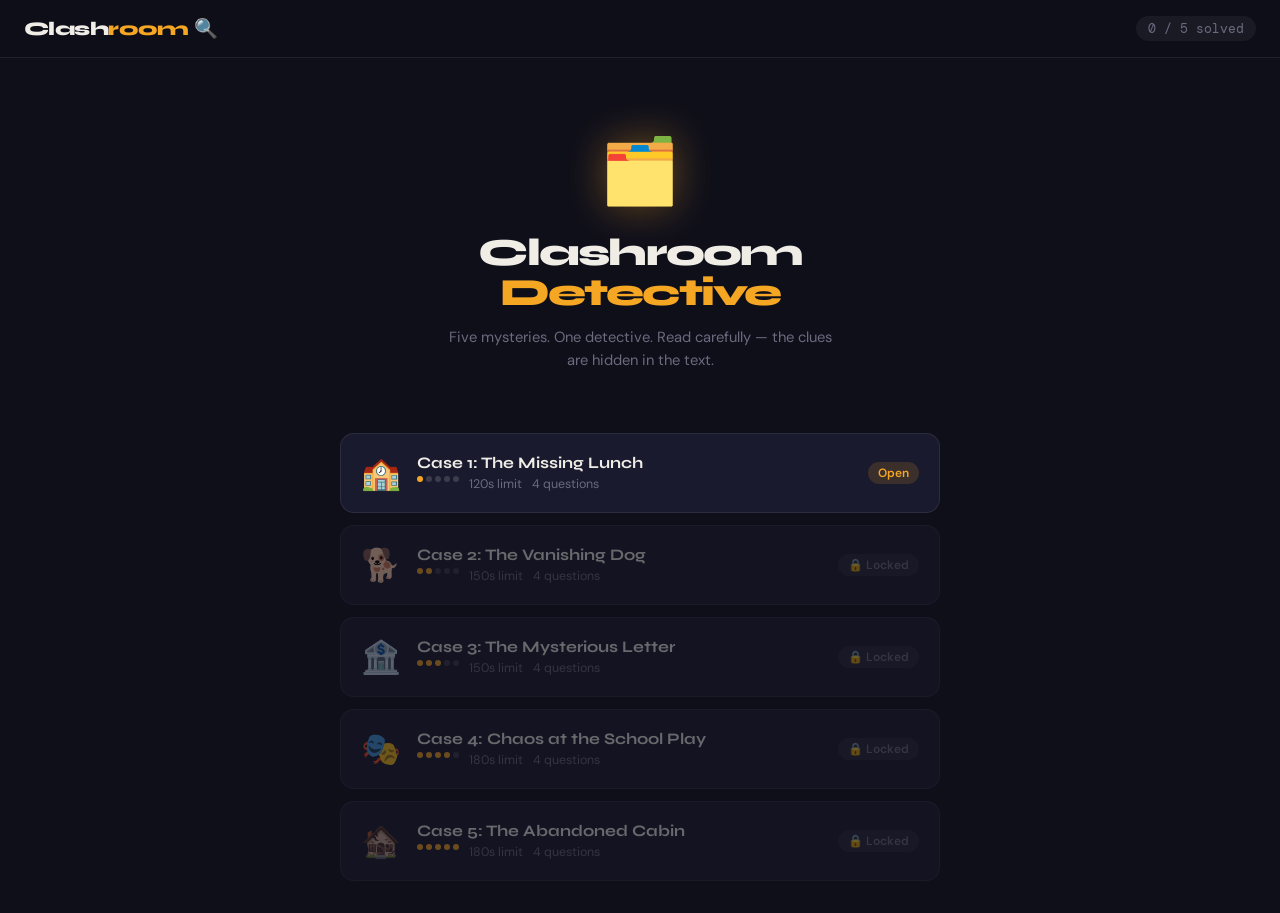
==== detective.html @ 01f5760c "Add files via upload" ====
<!DOCTYPE html>
<html lang="en">
<head>
<meta charset="UTF-8">
<meta name="viewport" content="width=device-width, initial-scale=1.0">
<title>Clashroom Detective</title>
<style>
  @import url('https://fonts.googleapis.com/css2?family=Syne:wght@700;800&family=DM+Mono:wght@400;500&family=DM+Sans:wght@400;500;600&display=swap');

  :root {
    --ink: #0f0f1a;
    --paper: #f0ede6;
    --amber: #f5a623;
    --red: #e63946;
    --green: #2a9d5c;
    --blue: #2176ae;
    --dim: #2a2a3d;
    --muted: #6b6b80;
    --card: #1a1a2e;
    --border: rgba(255,255,255,0.08);
  }

  * { box-sizing: border-box; margin: 0; padding: 0; }

  body {
    font-family: 'DM Sans', sans-serif;
    background: var(--ink);
    color: var(--paper);
    min-height: 100vh;
    display: flex;
    flex-direction: column;
    align-items: center;
  }

  header {
    width: 100%;
    padding: 16px 24px;
    display: flex;
    justify-content: space-between;
    align-items: center;
    border-bottom: 1px solid var(--border);
    position: sticky;
    top: 0;
    background: rgba(15,15,26,0.95);
    backdrop-filter: blur(8px);
    z-index: 100;
  }

  .logo {
    font-family: 'Syne', sans-serif;
    font-weight: 800;
    font-size: 1.2rem;
    letter-spacing: -0.03em;
  }
  .logo span { color: var(--amber); }

  .case-counter {
    font-family: 'DM Mono', monospace;
    font-size: 0.8rem;
    color: var(--muted);
    background: rgba(255,255,255,0.05);
    padding: 4px 12px;
    border-radius: 20px;
  }

  .screen { display: none; width: 100%; max-width: 640px; padding: 32px 20px; }
  .screen.active { display: block; }

  /* INTRO */
  .intro-hero {
    text-align: center;
    padding: 40px 0 32px;
  }

  .case-file-icon {
    font-size: 4rem;
    display: block;
    margin-bottom: 20px;
    filter: drop-shadow(0 0 20px rgba(245,166,35,0.4));
  }

  h1 {
    font-family: 'Syne', sans-serif;
    font-weight: 800;
    font-size: 2.4rem;
    letter-spacing: -0.05em;
    line-height: 1.05;
    margin-bottom: 12px;
  }
  h1 em { color: var(--amber); font-style: normal; }

  .sub {
    color: var(--muted);
    font-size: 0.92rem;
    line-height: 1.6;
    max-width: 400px;
    margin: 0 auto;
  }

  .case-grid {
    display: grid;
    grid-template-columns: 1fr;
    gap: 12px;
    margin-top: 28px;
  }

  .case-card {
    background: var(--card);
    border: 1px solid var(--border);
    border-radius: 14px;
    padding: 18px 20px;
    display: flex;
    align-items: center;
    gap: 16px;
    cursor: pointer;
    transition: all 0.2s;
    text-align: left;
  }
  .case-card:hover { border-color: var(--amber); transform: translateY(-2px); }
  .case-card.locked { opacity: 0.4; cursor: not-allowed; }
  .case-card.locked:hover { transform: none; border-color: var(--border); }
  .case-card.solved { border-color: var(--green); }

  .case-emoji { font-size: 2rem; flex-shrink: 0; }

  .case-info { flex: 1; }
  .case-title {
    font-family: 'Syne', sans-serif;
    font-weight: 700;
    font-size: 1rem;
    margin-bottom: 4px;
  }
  .case-meta {
    font-size: 0.78rem;
    color: var(--muted);
    display: flex;
    gap: 10px;
  }

  .case-status {
    font-size: 0.75rem;
    padding: 3px 10px;
    border-radius: 12px;
    font-weight: 600;
    white-space: nowrap;
  }
  .status-open { background: rgba(245,166,35,0.15); color: var(--amber); }
  .status-solved { background: rgba(42,157,92,0.15); color: var(--green); }
  .status-locked { background: rgba(255,255,255,0.05); color: var(--muted); }

  .difficulty-dots {
    display: flex;
    gap: 3px;
  }
  .dot-d {
    width: 6px; height: 6px;
    border-radius: 50%;
    background: var(--amber);
  }
  .dot-d.empty { background: rgba(255,255,255,0.15); }

  /* GAME SCREEN */
  .case-header {
    display: flex;
    align-items: center;
    gap: 12px;
    margin-bottom: 24px;
  }

  .back-btn {
    background: rgba(255,255,255,0.06);
    border: 1px solid var(--border);
    color: var(--paper);
    padding: 8px 14px;
    border-radius: 10px;
    cursor: pointer;
    font-size: 0.85rem;
    transition: all 0.15s;
  }
  .back-btn:hover { background: rgba(255,255,255,0.1); }

  .case-title-big {
    font-family: 'Syne', sans-serif;
    font-weight: 800;
    font-size: 1.3rem;
    flex: 1;
  }

  .timer-bar-wrap {
    width: 100%;
    height: 4px;
    background: rgba(255,255,255,0.08);
    border-radius: 2px;
    margin-bottom: 24px;
    overflow: hidden;
  }
  .timer-bar {
    height: 100%;
    background: var(--amber);
    border-radius: 2px;
    transition: width 1s linear, background 0.3s;
  }

  /* CASE FILE */
  .case-file {
    background: #1c1a14;
    border: 1px solid rgba(245,166,35,0.2);
    border-radius: 14px;
    padding: 24px;
    margin-bottom: 24px;
    position: relative;
  }

  .file-stamp {
    position: absolute;
    top: 16px;
    right: 16px;
    font-family: 'DM Mono', monospace;
    font-size: 0.65rem;
    color: var(--amber);
    opacity: 0.6;
    text-transform: uppercase;
    letter-spacing: 0.1em;
  }

  .file-label {
    font-family: 'DM Mono', monospace;
    font-size: 0.7rem;
    color: var(--amber);
    text-transform: uppercase;
    letter-spacing: 0.12em;
    margin-bottom: 12px;
    opacity: 0.8;
  }

  .case-text {
    font-size: 0.97rem;
    line-height: 1.75;
    color: #d4cfc5;
  }

  .case-text .clue {
    background: rgba(245,166,35,0.15);
    border-bottom: 2px solid var(--amber);
    cursor: pointer;
    padding: 1px 3px;
    border-radius: 3px 3px 0 0;
    transition: background 0.15s;
  }
  .case-text .clue:hover { background: rgba(245,166,35,0.3); }
  .case-text .clue.found { background: rgba(245,166,35,0.35); }

  .clue-hint {
    font-size: 0.78rem;
    color: var(--amber);
    margin-top: 12px;
    opacity: 0.7;
    font-style: italic;
  }

  /* CLUE BOARD */
  .clue-board {
    background: rgba(255,255,255,0.03);
    border: 1px solid var(--border);
    border-radius: 12px;
    padding: 16px;
    margin-bottom: 24px;
  }

  .clue-board-title {
    font-family: 'DM Mono', monospace;
    font-size: 0.7rem;
    text-transform: uppercase;
    letter-spacing: 0.12em;
    color: var(--muted);
    margin-bottom: 12px;
  }

  .clue-tags {
    display: flex;
    flex-wrap: wrap;
    gap: 8px;
    min-height: 32px;
  }

  .clue-tag {
    background: rgba(245,166,35,0.15);
    border: 1px solid rgba(245,166,35,0.3);
    color: var(--amber);
    padding: 4px 12px;
    border-radius: 20px;
    font-size: 0.8rem;
    font-weight: 500;
    animation: popIn 0.3s ease;
  }

  .clue-empty {
    color: var(--muted);
    font-size: 0.82rem;
    font-style: italic;
  }

  /* QUESTIONS */
  .questions-section { margin-bottom: 24px; }

  .q-label {
    font-family: 'DM Mono', monospace;
    font-size: 0.7rem;
    text-transform: uppercase;
    letter-spacing: 0.12em;
    color: var(--muted);
    margin-bottom: 16px;
  }

  .question-block {
    background: var(--card);
    border: 1px solid var(--border);
    border-radius: 12px;
    padding: 18px;
    margin-bottom: 12px;
    transition: border-color 0.2s;
  }
  .question-block.answered-correct { border-color: var(--green); }
  .question-block.answered-wrong { border-color: var(--red); }

  .q-text {
    font-size: 0.95rem;
    font-weight: 600;
    margin-bottom: 12px;
    line-height: 1.4;
  }

  .options {
    display: flex;
    flex-direction: column;
    gap: 8px;
  }

  .option {
    padding: 10px 14px;
    border-radius: 10px;
    border: 1px solid rgba(255,255,255,0.1);
    background: rgba(255,255,255,0.04);
    cursor: pointer;
    font-size: 0.88rem;
    transition: all 0.15s;
    text-align: left;
  }
  .option:hover:not(:disabled) { border-color: var(--amber); background: rgba(245,166,35,0.08); }
  .option.correct { background: rgba(42,157,92,0.15); border-color: var(--green); color: #5de097; }
  .option.wrong { background: rgba(230,57,70,0.15); border-color: var(--red); color: #ff8a93; }
  .option:disabled { cursor: default; }

  .q-feedback {
    font-size: 0.82rem;
    margin-top: 10px;
    padding: 8px 12px;
    border-radius: 8px;
    display: none;
  }
  .q-feedback.show { display: block; }
  .q-feedback.correct { background: rgba(42,157,92,0.1); color: #5de097; }
  .q-feedback.wrong { background: rgba(230,57,70,0.1); color: #ff8a93; }

  /* SOLVE BTN */
  .solve-btn {
    width: 100%;
    padding: 16px;
    border-radius: 14px;
    border: none;
    background: var(--amber);
    color: #0f0f1a;
    font-family: 'Syne', sans-serif;
    font-weight: 800;
    font-size: 1.05rem;
    cursor: pointer;
    transition: all 0.2s;
    margin-bottom: 12px;
  }
  .solve-btn:hover { opacity: 0.9; transform: translateY(-1px); }
  .solve-btn:disabled { opacity: 0.4; cursor: not-allowed; transform: none; }

  /* RESULT */
  .result-card {
    background: var(--card);
    border: 1px solid var(--border);
    border-radius: 20px;
    padding: 32px 24px;
    text-align: center;
    margin-bottom: 20px;
  }

  .result-emoji { font-size: 3.5rem; display: block; margin-bottom: 16px; }

  .result-title {
    font-family: 'Syne', sans-serif;
    font-weight: 800;
    font-size: 1.8rem;
    letter-spacing: -0.04em;
    margin-bottom: 8px;
  }

  .result-score {
    font-family: 'DM Mono', monospace;
    font-size: 2.5rem;
    font-weight: 500;
    color: var(--amber);
    margin: 16px 0;
  }

  .result-breakdown {
    display: flex;
    justify-content: center;
    gap: 24px;
    margin: 16px 0;
  }

  .breakdown-item { text-align: center; }
  .breakdown-num {
    font-family: 'Syne', sans-serif;
    font-size: 1.5rem;
    font-weight: 800;
    color: var(--paper);
  }
  .breakdown-label { font-size: 0.75rem; color: var(--muted); margin-top: 2px; }

  .rank-badge {
    display: inline-block;
    padding: 6px 18px;
    border-radius: 20px;
    font-weight: 700;
    font-size: 0.85rem;
    margin-top: 8px;
  }
  .rank-rookie { background: rgba(107,107,128,0.2); color: var(--muted); }
  .rank-detective { background: rgba(33,118,174,0.2); color: #5ab3f0; }
  .rank-senior { background: rgba(245,166,35,0.2); color: var(--amber); }
  .rank-super { background: rgba(42,157,92,0.2); color: #5de097; }

  .btn-row { display: flex; gap: 10px; }

  .btn {
    flex: 1;
    padding: 14px;
    border-radius: 12px;
    border: none;
    font-family: 'Syne', sans-serif;
    font-weight: 700;
    font-size: 0.95rem;
    cursor: pointer;
    transition: all 0.15s;
  }
  .btn:hover { opacity: 0.88; transform: translateY(-1px); }
  .btn-primary { background: var(--amber); color: #0f0f1a; }
  .btn-secondary { background: rgba(255,255,255,0.08); color: var(--paper); border: 1px solid var(--border); }

  /* FINAL SCREEN */
  .final-screen { text-align: center; padding: 40px 20px; }
  .trophy { font-size: 5rem; display: block; margin-bottom: 20px; filter: drop-shadow(0 0 30px rgba(245,166,35,0.5)); }

  .stats-grid {
    display: grid;
    grid-template-columns: 1fr 1fr;
    gap: 12px;
    margin: 24px 0;
  }

  .stat-box {
    background: var(--card);
    border: 1px solid var(--border);
    border-radius: 12px;
    padding: 16px;
    text-align: center;
  }
  .stat-num {
    font-family: 'Syne', sans-serif;
    font-size: 1.8rem;
    font-weight: 800;
    color: var(--amber);
  }
  .stat-label { font-size: 0.75rem; color: var(--muted); margin-top: 4px; }

  @keyframes popIn {
    from { transform: scale(0.8); opacity: 0; }
    to { transform: scale(1); opacity: 1; }
  }

  @keyframes fadeUp {
    from { transform: translateY(16px); opacity: 0; }
    to { transform: translateY(0); opacity: 1; }
  }

  .fade-up { animation: fadeUp 0.4s ease forwards; }
</style>
</head>
<body>

<header>
  <div class="logo">Clash<span>room</span> 🔍</div>
  <div class="case-counter" id="header-progress">0 / 5 solved</div>
</header>

<!-- INTRO SCREEN -->
<div class="screen active" id="screen-intro">
  <div class="intro-hero">
    <span class="case-file-icon">🗂️</span>
    <h1>Clashroom<br><em>Detective</em></h1>
    <p class="sub">Five mysteries. One detective. Read carefully — the clues are hidden in the text.</p>
  </div>
  <div class="case-grid" id="case-grid"></div>
</div>

<!-- GAME SCREEN -->
<div class="screen" id="screen-game">
  <div class="case-header">
    <button class="back-btn" onclick="goBack()">← Cases</button>
    <div class="case-title-big" id="game-title"></div>
  </div>

  <div class="timer-bar-wrap">
    <div class="timer-bar" id="timer-bar"></div>
  </div>

  <div class="case-file">
    <div class="file-stamp">CASE FILE</div>
    <div class="file-label">📄 Read the report</div>
    <div class="case-text" id="case-text"></div>
    <div class="clue-hint">💡 Tap the highlighted words to collect clues</div>
  </div>

  <div class="clue-board">
    <div class="clue-board-title">🔍 Your clues</div>
    <div class="clue-tags" id="clue-tags">
      <span class="clue-empty">No clues collected yet...</span>
    </div>
  </div>

  <div class="questions-section">
    <div class="q-label">❓ Answer the questions</div>
    <div id="questions-container"></div>
  </div>

  <button class="solve-btn" id="solve-btn" onclick="solveCase()" disabled>
    🔒 Answer all questions to solve the case
  </button>
</div>

<!-- RESULT SCREEN -->
<div class="screen" id="screen-result">
  <div class="result-card fade-up">
    <span class="result-emoji" id="result-emoji">🎉</span>
    <div class="result-title" id="result-title">Case Solved!</div>
    <div class="result-score" id="result-score">850 pts</div>
    <div class="result-breakdown">
      <div class="breakdown-item">
        <div class="breakdown-num" id="res-correct">0</div>
        <div class="breakdown-label">Correct</div>
      </div>
      <div class="breakdown-item">
        <div class="breakdown-num" id="res-clues">0</div>
        <div class="breakdown-label">Clues found</div>
      </div>
      <div class="breakdown-item">
        <div class="breakdown-num" id="res-time">0s</div>
        <div class="breakdown-label">Time left</div>
      </div>
    </div>
    <div class="rank-badge" id="rank-badge">Detective</div>
  </div>
  <div class="btn-row">
    <button class="btn btn-secondary" onclick="goBack()">← All Cases</button>
    <button class="btn btn-primary" id="next-case-btn" onclick="nextCase()">Next Case →</button>
  </div>
</div>

<!-- FINAL SCREEN -->
<div class="screen" id="screen-final">
  <div class="final-screen">
    <span class="trophy">🏆</span>
    <h1>All Cases<br><em>Solved!</em></h1>
    <p class="sub">You've cracked every mystery in the file. Outstanding detective work.</p>
    <div class="stats-grid">
      <div class="stat-box">
        <div class="stat-num" id="final-score">0</div>
        <div class="stat-label">Total Points</div>
      </div>
      <div class="stat-box">
        <div class="stat-num" id="final-accuracy">0%</div>
        <div class="stat-label">Accuracy</div>
      </div>
      <div class="stat-box">
        <div class="stat-num" id="final-clues">0</div>
        <div class="stat-label">Clues Found</div>
      </div>
      <div class="stat-box">
        <div class="stat-num" id="final-rank">—</div>
        <div class="stat-label">Final Rank</div>
      </div>
    </div>
    <button class="btn btn-primary" style="width:100%" onclick="resetAll()">🔄 Play Again</button>
  </div>
</div>

<script>
const CASES = [
  {
    id: 0,
    emoji: '🏫',
    title: 'The Missing Lunch',
    difficulty: 1,
    timeLimit: 120,
    text: `It was Monday morning at Riverside Middle School. Emma arrived at school with her favourite lunch: a cheese sandwich, an apple, and a chocolate cookie. She put her lunch box in her locker — locker number 14 — and went to class.

At lunchtime, Emma opened her locker. The lunch box was gone. She asked her friends if they had seen anything unusual. Her friend Jake said he had seen <span class="clue" data-clue="Tyler near locker 14">Tyler standing near locker 14</span> during the break. Another friend, Sofia, mentioned that <span class="clue" data-clue="Tyler has a key">Tyler had borrowed a spare key from the office last week</span> and never returned it.

The school had a <span class="clue" data-clue="camera in hallway">security camera</span> in the hallway. When the principal checked the footage, it showed someone in a <span class="clue" data-clue="red hoodie on camera">red hoodie</span> opening locker 14 at 10:15 AM. Tyler was wearing a red hoodie that day.`,
    clues: ['Tyler near locker 14', 'Tyler has a key', 'camera in hallway', 'red hoodie on camera'],
    questions: [
      {
        text: 'Where did Emma put her lunch box?',
        options: ['In her bag', 'In locker number 14', 'On her desk', 'In the cafeteria'],
        correct: 1,
        explanation: 'The text says Emma put her lunch box "in her locker — locker number 14".'
      },
      {
        text: 'What did Sofia say about Tyler?',
        options: ['He stole the lunch', 'He had a spare key he never returned', 'He was in class all morning', 'He borrowed Emma\'s lunch'],
        correct: 1,
        explanation: 'Sofia said Tyler had borrowed a spare key from the office and never returned it.'
      },
      {
        text: 'What time did the camera show someone opening the locker?',
        options: ['9:00 AM', '11:30 AM', '10:15 AM', '12:00 PM'],
        correct: 2,
        explanation: 'The footage showed someone opening locker 14 at 10:15 AM.'
      },
      {
        text: 'What is the strongest piece of evidence against Tyler?',
        options: ['He was Emma\'s friend', 'He had a key AND was seen near the locker AND wore a red hoodie', 'He was hungry that day', 'He arrived late to school'],
        correct: 1,
        explanation: 'Multiple clues point to Tyler: the key, being seen near the locker, and the red hoodie matching the camera footage.'
      }
    ]
  },
  {
    id: 1,
    emoji: '🐕',
    title: 'The Vanishing Dog',
    difficulty: 2,
    timeLimit: 150,
    text: `On Thursday evening, Mrs. Henderson's golden retriever, Biscuit, disappeared from her garden in Maple Street. The garden had a <span class="clue" data-clue="gate locked">locked gate</span>, and the fence was too high for Biscuit to jump over alone.

The neighbours reported hearing <span class="clue" data-clue="van outside">a white van parked outside</span> Mrs. Henderson's house between 6 and 7 PM. A boy named Oliver said he saw <span class="clue" data-clue="man with rope">a tall man carrying a rope</span> near the garden at around half past six.

Mrs. Henderson remembered that earlier that week, she had <span class="clue" data-clue="argument with neighbour">an argument with her neighbour, Mr. Cole</span>, about Biscuit barking at night. Mr. Cole had said, "That dog will be quiet soon enough." The next morning, a <span class="clue" data-clue="note left">note was found</span> under Mrs. Henderson's door. It said: "Your dog is safe. Stop letting it bark all night."`,
    clues: ['gate locked', 'van outside', 'man with rope', 'argument with neighbour', 'note left'],
    questions: [
      {
        text: 'Why couldn\'t Biscuit have escaped on his own?',
        options: ['He was too old', 'The gate was locked and the fence was too high', 'He was tied up', 'He didn\'t want to leave'],
        correct: 1,
        explanation: 'The gate was locked and the fence was too high for Biscuit to jump over alone.'
      },
      {
        text: 'What did Mr. Cole say during the argument?',
        options: ['"I love dogs"', '"Biscuit is a great dog"', '"That dog will be quiet soon enough"', '"I will call the police"'],
        correct: 2,
        explanation: 'Mr. Cole said "That dog will be quiet soon enough" — a suspicious comment.'
      },
      {
        text: 'What does the note suggest about the person who took Biscuit?',
        options: ['They wanted to sell the dog', 'They were upset about the barking', 'They wanted money', 'They liked the dog'],
        correct: 1,
        explanation: 'The note says "Stop letting it bark all night" — the person was bothered by the barking.'
      },
      {
        text: 'Who is the most likely suspect and why?',
        options: ['Oliver, because he saw the man', 'A random stranger who likes dogs', 'Mr. Cole, because of the argument and his threat', 'Mrs. Henderson herself'],
        correct: 2,
        explanation: 'Mr. Cole had a motive (the barking), made a threatening comment, and the note confirms the person was annoyed by the noise.'
      }
    ]
  },
  {
    id: 2,
    emoji: '🏦',
    title: 'The Mysterious Letter',
    difficulty: 3,
    timeLimit: 150,
    text: `On Friday, 13-year-old Zara found a strange envelope in her family's post box. The letter inside was written in <span class="clue" data-clue="blue ink">blue ink</span> and had no return address. It said: "The treasure is where the old oak meets the stone wall. Come alone. Tell no one."

Zara noticed the <span class="clue" data-clue="handwriting familiar">handwriting looked familiar</span>. She had seen it before — in her grandfather's old notebooks. But her grandfather had <span class="clue" data-clue="grandfather passed away">passed away two years ago</span>. The envelope had a <span class="clue" data-clue="local postmark">local postmark</span>, which meant it was sent from within their town.

Zara's uncle had visited the week before and had been <span class="clue" data-clue="uncle in grandfather's study">spending a lot of time in her grandfather's old study</span>. When Zara asked him about the letter, he became <span class="clue" data-clue="uncle nervous">nervous and changed the subject</span> quickly.`,
    clues: ['blue ink', 'handwriting familiar', 'grandfather passed away', 'local postmark', 'uncle in grandfather\'s study', 'uncle nervous'],
    questions: [
      {
        text: 'Why is the letter mysterious?',
        options: ['It was expensive', 'It had no return address and contained a secret message', 'It was very long', 'It was in another language'],
        correct: 1,
        explanation: 'The letter had no return address and contained a cryptic message about treasure.'
      },
      {
        text: 'Why is the handwriting significant?',
        options: ['It was very messy', 'It looked like her grandfather\'s writing, but he is dead', 'It was printed', 'It was in red ink'],
        correct: 1,
        explanation: 'The handwriting resembled her grandfather\'s, which is strange because he passed away two years ago.'
      },
      {
        text: 'What does the local postmark tell us?',
        options: ['The letter came from another country', 'The sender is from the same town', 'The letter was very old', 'The post office made a mistake'],
        correct: 1,
        explanation: 'A local postmark means the letter was sent from within their town — the sender is nearby.'
      },
      {
        text: 'Why is the uncle suspicious?',
        options: ['He arrived late', 'He was in the grandfather\'s study and became nervous when asked about the letter', 'He doesn\'t like Zara', 'He sent lots of letters'],
        correct: 1,
        explanation: 'He spent time in the grandfather\'s study (access to notebooks with handwriting samples) and reacted nervously to questions about the letter.'
      }
    ]
  },
  {
    id: 3,
    emoji: '🎭',
    title: 'Chaos at the School Play',
    difficulty: 4,
    timeLimit: 180,
    text: `The school play was scheduled for Friday evening. The lead actor, Marcus, was playing the role of the King. But one hour before the show, his <span class="clue" data-clue="costume missing">costume went missing</span> from the dressing room. Without it, the play couldn't go on.

The dressing room had been <span class="clue" data-clue="room locked">locked all afternoon</span>, and only three people had keys: the drama teacher, Mrs. Park; the stage manager, Leo; and Marcus himself. Mrs. Park had been <span class="clue" data-clue="teacher in meeting">in a staff meeting</span> from 3 to 5 PM — confirmed by five other teachers.

Leo had been <span class="clue" data-clue="leo angry">recently told he wouldn't get the lead role</span> he had wanted. A student reported seeing Leo <span class="clue" data-clue="leo near room">near the dressing room</span> at 4:30 PM carrying a <span class="clue" data-clue="large bag">large bag</span>. When questioned, Leo said he had been in the props room all afternoon, but the props room <span class="clue" data-clue="props room far">is on the other side of the building</span>.`,
    clues: ['costume missing', 'room locked', 'teacher in meeting', 'leo angry', 'leo near room', 'large bag', 'props room far'],
    questions: [
      {
        text: 'How many people had keys to the dressing room?',
        options: ['Two', 'Three', 'Four', 'Five'],
        correct: 1,
        explanation: 'Three people had keys: Mrs. Park, Leo, and Marcus.'
      },
      {
        text: 'Why can Mrs. Park be ruled out as a suspect?',
        options: ['She likes Marcus', 'She was in a staff meeting confirmed by five teachers', 'She doesn\'t have a key', 'She was at home'],
        correct: 1,
        explanation: 'Mrs. Park has a confirmed alibi — she was in a staff meeting from 3 to 5 PM, confirmed by five witnesses.'
      },
      {
        text: 'What is Leo\'s motive?',
        options: ['He wanted the costume for himself', 'He was angry about not getting the lead role', 'He wanted to cancel the play', 'He didn\'t like the costume'],
        correct: 1,
        explanation: 'Leo had recently been told he wouldn\'t get the lead role he wanted — giving him a reason to sabotage the play.'
      },
      {
        text: 'Why is Leo\'s alibi weak?',
        options: ['He forgot where he was', 'He said he was in the props room, but it\'s on the other side of the building from where he was seen', 'He doesn\'t have a key', 'He was seen crying'],
        correct: 1,
        explanation: 'Leo claims he was in the props room all afternoon, but a student saw him near the dressing room — and the props room is on the opposite side of the building.'
      }
    ]
  },
  {
    id: 4,
    emoji: '🏚️',
    title: 'The Abandoned Cabin',
    difficulty: 5,
    timeLimit: 180,
    text: `In the forest outside town, there was an old cabin that had been empty for ten years. One morning, local farmer Thomas noticed <span class="clue" data-clue="smoke from cabin">smoke coming from the chimney</span>. He called the police, who investigated the scene.

Inside, they found <span class="clue" data-clue="food and blankets">fresh food and warm blankets</span>, suggesting someone had been living there recently. On the table was a <span class="clue" data-clue="map with marked route">hand-drawn map with a route marked</span> leading to the old Miller's farm three miles away. The police also found a <span class="clue" data-clue="bus ticket">bus ticket dated last Tuesday</span> from the city.

<span class="clue" data-clue="broken window">One window at the back</span> had been broken from the outside. Neighbours reported that <span class="clue" data-clue="man seen hiking">a young man with a backpack</span> had been seen walking towards the forest several times that week. The cabin's owner, Mrs. Miller, had <span class="clue" data-clue="grandson missing">reported her grandson missing</span> from the city three weeks ago after a <span class="clue" data-clue="family argument">family argument</span>.`,
    clues: ['smoke from cabin', 'food and blankets', 'map with marked route', 'bus ticket', 'broken window', 'man seen hiking', 'grandson missing', 'family argument'],
    questions: [
      {
        text: 'What first alerted Thomas that someone might be in the cabin?',
        options: ['He heard noises', 'He saw smoke from the chimney', 'He saw the broken window', 'The police called him'],
        correct: 1,
        explanation: 'Thomas noticed smoke coming from the chimney of the cabin that had been empty for ten years.'
      },
      {
        text: 'What does the bus ticket tell investigators?',
        options: ['The person likes buses', 'The person arrived from the city last Tuesday', 'The cabin has a bus stop nearby', 'The ticket was left by accident'],
        correct: 1,
        explanation: 'The bus ticket dated last Tuesday from the city tells investigators when and where the person came from.'
      },
      {
        text: 'What does the map suggest about the person\'s intentions?',
        options: ['They were lost', 'They planned to travel to Miller\'s farm', 'They wanted to decorate the cabin', 'They were a tourist'],
        correct: 1,
        explanation: 'The map shows a route to Miller\'s farm — the person had a specific destination planned.'
      },
      {
        text: 'Based on ALL the clues, who is most likely staying in the cabin?',
        options: ['A random homeless person', 'A criminal hiding from police', 'Mrs. Miller\'s grandson, who ran away after a family argument', 'Thomas the farmer'],
        correct: 2,
        explanation: 'All clues connect: Mrs. Miller owns the cabin, her grandson went missing from the city after an argument, someone arrived from the city by bus, and the map leads to Miller\'s farm — suggesting the grandson is trying to reach his grandmother.'
      }
    ]
  }
];

let solvedCases = new Set();
let totalScore = 0;
let totalCorrect = 0;
let totalQuestions = 0;
let totalClues = 0;
let currentCase = null;
let timerInterval = null;
let timeLeft = 0;
let timeMax = 0;
let foundClues = new Set();
let answeredQuestions = {};
let questionCorrect = {};

function showScreen(id) {
  document.querySelectorAll('.screen').forEach(s => s.classList.remove('active'));
  document.getElementById(id).classList.add('active');
}

function updateHeaderProgress() {
  document.getElementById('header-progress').textContent = `${solvedCases.size} / 5 solved`;
}

function renderCaseGrid() {
  const grid = document.getElementById('case-grid');
  grid.innerHTML = '';
  CASES.forEach((c, i) => {
    const locked = i > 0 && !solvedCases.has(i - 1);
    const solved = solvedCases.has(i);
    const card = document.createElement('div');
    card.className = 'case-card' + (locked ? ' locked' : '') + (solved ? ' solved' : '');

    const dots = Array.from({length: 5}, (_, d) =>
      `<div class="dot-d${d < c.difficulty ? '' : ' empty'}"></div>`
    ).join('');

    let statusClass = 'status-open';
    let statusText = 'Open';
    if (solved) { statusClass = 'status-solved'; statusText = '✓ Solved'; }
    if (locked) { statusClass = 'status-locked'; statusText = '🔒 Locked'; }

    card.innerHTML = `
      <div class="case-emoji">${c.emoji}</div>
      <div class="case-info">
        <div class="case-title">Case ${i + 1}: ${c.title}</div>
        <div class="case-meta">
          <div class="difficulty-dots">${dots}</div>
          <span>${c.timeLimit}s limit</span>
          <span>${c.questions.length} questions</span>
        </div>
      </div>
      <div class="case-status ${statusClass}">${statusText}</div>
    `;

    if (!locked) card.onclick = () => startCase(i);
    grid.appendChild(card);
  });
}

function startCase(idx) {
  currentCase = CASES[idx];
  foundClues = new Set();
  answeredQuestions = {};
  questionCorrect = {};
  timeLeft = currentCase.timeLimit;
  timeMax = currentCase.timeLimit;

  document.getElementById('game-title').textContent = `${currentCase.emoji} ${currentCase.title}`;
  renderCaseText();
  renderQuestions();
  updateClueBoard();
  updateSolveBtn();

  showScreen('screen-game');
  startTimer();
}

function renderCaseText() {
  document.getElementById('case-text').innerHTML = currentCase.text;
  document.querySelectorAll('.clue').forEach(el => {
    el.addEventListener('click', () => collectClue(el));
  });
}

function collectClue(el) {
  const clue = el.dataset.clue;
  if (!foundClues.has(clue)) {
    foundClues.add(clue);
    el.classList.add('found');
    updateClueBoard();
  }
}

function updateClueBoard() {
  const container = document.getElementById('clue-tags');
  if (foundClues.size === 0) {
    container.innerHTML = '<span class="clue-empty">No clues collected yet...</span>';
    return;
  }
  container.innerHTML = '';
  foundClues.forEach(clue => {
    const tag = document.createElement('span');
    tag.className = 'clue-tag';
    tag.textContent = '🔍 ' + clue;
    container.appendChild(tag);
  });
}

function renderQuestions() {
  const container = document.getElementById('questions-container');
  container.innerHTML = '';
  currentCase.questions.forEach((q, qi) => {
    const block = document.createElement('div');
    block.className = 'question-block';
    block.id = `q-block-${qi}`;

    const opts = q.options.map((opt, oi) =>
      `<button class="option" id="opt-${qi}-${oi}" onclick="selectOption(${qi}, ${oi})">${opt}</button>`
    ).join('');

    block.innerHTML = `
      <div class="q-text">Q${qi + 1}: ${q.text}</div>
      <div class="options">${opts}</div>
      <div class="q-feedback" id="feedback-${qi}"></div>
    `;
    container.appendChild(block);
  });
}

function selectOption(qi, oi) {
  if (answeredQuestions[qi] !== undefined) return;

  const q = currentCase.questions[qi];
  const isCorrect = oi === q.correct;

  answeredQuestions[qi] = oi;
  questionCorrect[qi] = isCorrect;

  const block = document.getElementById(`q-block-${qi}`);
  block.classList.add(isCorrect ? 'answered-correct' : 'answered-wrong');

  currentCase.questions.forEach((_, i) => {
    const btn = document.getElementById(`opt-${qi}-${i}`);
    btn.disabled = true;
    if (i === q.correct) btn.classList.add('correct');
    else if (i === oi && !isCorrect) btn.classList.add('wrong');
  });

  const feedback = document.getElementById(`feedback-${qi}`);
  feedback.textContent = (isCorrect ? '✓ ' : '✗ ') + q.explanation;
  feedback.className = 'q-feedback show ' + (isCorrect ? 'correct' : 'wrong');

  updateSolveBtn();
}

function updateSolveBtn() {
  const allAnswered = Object.keys(answeredQuestions).length === currentCase.questions.length;
  const btn = document.getElementById('solve-btn');
  if (allAnswered) {
    btn.disabled = false;
    btn.textContent = '🔍 Close the case!';
  }
}

function solveCase() {
  clearInterval(timerInterval);

  const correct = Object.values(questionCorrect).filter(Boolean).length;
  const total = currentCase.questions.length;
  const cluesFound = foundClues.size;
  const clueMax = currentCase.clues.length;
  const timeBonus = Math.round((timeLeft / timeMax) * 200);
  const questionPoints = correct * 150;
  const cluePoints = cluesFound * 30;
  const score = questionPoints + cluePoints + timeBonus;

  totalScore += score;
  totalCorrect += correct;
  totalQuestions += total;
  totalClues += cluesFound;

  solvedCases.add(currentCase.id);
  updateHeaderProgress();

  let rank, rankClass, emoji, title;
  const pct = correct / total;
  if (pct === 1) { rank = 'Super Sleuth 🌟'; rankClass = 'rank-super'; emoji = '🏆'; title = 'Perfect!'; }
  else if (pct >= 0.75) { rank = 'Senior Detective'; rankClass = 'rank-senior'; emoji = '🎯'; title = 'Case Solved!'; }
  else if (pct >= 0.5) { rank = 'Detective'; rankClass = 'rank-detective'; emoji = '🔍'; title = 'Case Closed'; }
  else { rank = 'Rookie'; rankClass = 'rank-rookie'; emoji = '📋'; title = 'Partial Solution'; }

  document.getElementById('result-emoji').textContent = emoji;
  document.getElementById('result-title').textContent = title;
  document.getElementById('result-score').textContent = score + ' pts';
  document.getElementById('res-correct').textContent = `${correct}/${total}`;
  document.getElementById('res-clues').textContent = `${cluesFound}/${clueMax}`;
  document.getElementById('res-time').textContent = timeLeft + 's';
  const badge = document.getElementById('rank-badge');
  badge.textContent = rank;
  badge.className = 'rank-badge ' + rankClass;

  const nextBtn = document.getElementById('next-case-btn');
  const nextId = currentCase.id + 1;
  if (nextId < CASES.length) {
    nextBtn.textContent = 'Next Case →';
    nextBtn.style.display = 'block';
  } else {
    nextBtn.textContent = '🏆 See Final Results';
    nextBtn.style.display = 'block';
  }

  showScreen('screen-result');
}

function nextCase() {
  const nextId = currentCase.id + 1;
  if (nextId < CASES.length) {
    startCase(nextId);
  } else {
    showFinal();
  }
}

function showFinal() {
  const accuracy = totalQuestions > 0 ? Math.round((totalCorrect / totalQuestions) * 100) : 0;
  let finalRank;
  if (accuracy >= 95) finalRank = 'Legend';
  else if (accuracy >= 80) finalRank = 'Super Sleuth';
  else if (accuracy >= 65) finalRank = 'Senior Det.';
  else finalRank = 'Detective';

  document.getElementById('final-score').textContent = totalScore;
  document.getElementById('final-accuracy').textContent = accuracy + '%';
  document.getElementById('final-clues').textContent = totalClues;
  document.getElementById('final-rank').textContent = finalRank;
  showScreen('screen-final');
}

function startTimer() {
  clearInterval(timerInterval);
  const bar = document.getElementById('timer-bar');
  bar.style.width = '100%';
  bar.style.background = 'var(--amber)';

  timerInterval = setInterval(() => {
    timeLeft--;
    const pct = (timeLeft / timeMax) * 100;
    bar.style.width = pct + '%';
    if (pct < 33) bar.style.background = 'var(--red)';
    else if (pct < 60) bar.style.background = 'var(--amber)';
    if (timeLeft <= 0) {
      clearInterval(timerInterval);
      autoSolve();
    }
  }, 1000);
}

function autoSolve() {
  currentCase.questions.forEach((q, qi) => {
    if (answeredQuestions[qi] === undefined) {
      answeredQuestions[qi] = -1;
      questionCorrect[qi] = false;
      const block = document.getElementById(`q-block-${qi}`);
      block.classList.add('answered-wrong');
      currentCase.questions[qi].options.forEach((_, oi) => {
        const btn = document.getElementById(`opt-${qi}-${oi}`);
        btn.disabled = true;
        if (oi === q.correct) btn.classList.add('correct');
      });
      const feedback = document.getElementById(`feedback-${qi}`);
      feedback.textContent = '⏱ Time\'s up! ' + q.explanation;
      feedback.className = 'q-feedback show wrong';
    }
  });
  solveCase();
}

function goBack() {
  clearInterval(timerInterval);
  renderCaseGrid();
  showScreen('screen-intro');
}

function resetAll() {
  solvedCases = new Set();
  totalScore = 0;
  totalCorrect = 0;
  totalQuestions = 0;
  totalClues = 0;
  updateHeaderProgress();
  renderCaseGrid();
  showScreen('screen-intro');
}

// Init
renderCaseGrid();
updateHeaderProgress();
</script>
</body>
</html>
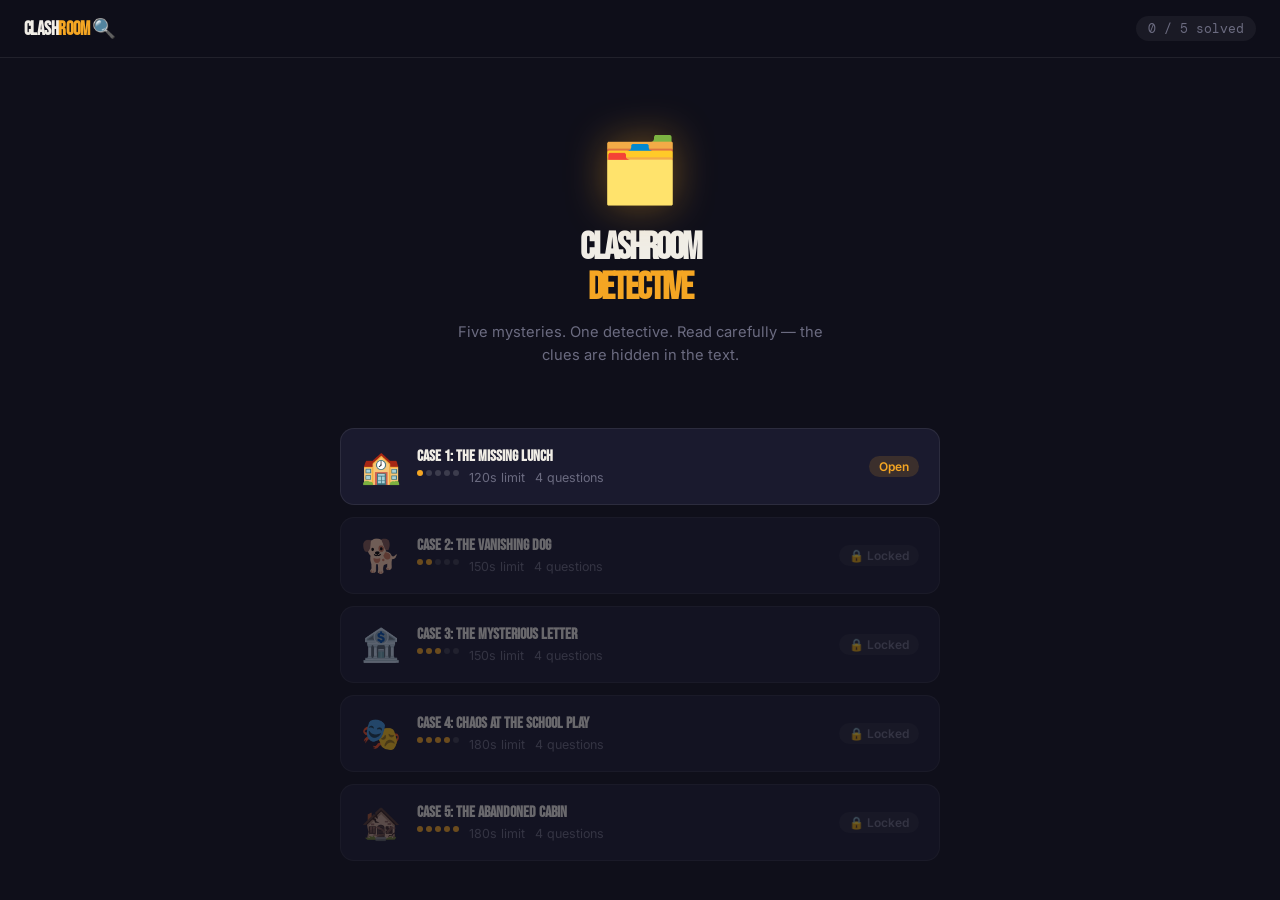
==== commit c13973c3: "Phase 4: Akira-inspired design overhaul - Replace Bricolage Grotesque/Syne/DM Sans with Bebas Neue +" ====
--- a/detective.html
+++ b/detective.html
@@ -4,8 +4,9 @@
 <meta charset="UTF-8">
 <meta name="viewport" content="width=device-width, initial-scale=1.0">
 <title>Clashroom Detective</title>
+<script src="shared.js"></script>
 <style>
-  @import url('https://fonts.googleapis.com/css2?family=Syne:wght@700;800&family=DM+Mono:wght@400;500&family=DM+Sans:wght@400;500;600&display=swap');
+  @import url('https://fonts.googleapis.com/css2?family=Bebas+Neue&family=Inter:wght@400;500;600&family=DM+Mono:wght@400;500&display=swap');
 
   :root {
     --ink: #0f0f1a;
@@ -23,7 +24,7 @@
   * { box-sizing: border-box; margin: 0; padding: 0; }
 
   body {
-    font-family: 'DM Sans', sans-serif;
+    font-family: 'Inter', sans-serif;
     background: var(--ink);
     color: var(--paper);
     min-height: 100vh;
@@ -47,7 +48,7 @@
   }
 
   .logo {
-    font-family: 'Syne', sans-serif;
+    font-family: 'Bebas Neue', sans-serif;
     font-weight: 800;
     font-size: 1.2rem;
     letter-spacing: -0.03em;
@@ -80,7 +81,7 @@
   }
 
   h1 {
-    font-family: 'Syne', sans-serif;
+    font-family: 'Bebas Neue', sans-serif;
     font-weight: 800;
     font-size: 2.4rem;
     letter-spacing: -0.05em;
@@ -125,7 +126,7 @@
 
   .case-info { flex: 1; }
   .case-title {
-    font-family: 'Syne', sans-serif;
+    font-family: 'Bebas Neue', sans-serif;
     font-weight: 700;
     font-size: 1rem;
     margin-bottom: 4px;
@@ -180,7 +181,7 @@
   .back-btn:hover { background: rgba(255,255,255,0.1); }
 
   .case-title-big {
-    font-family: 'Syne', sans-serif;
+    font-family: 'Bebas Neue', sans-serif;
     font-weight: 800;
     font-size: 1.3rem;
     flex: 1;
@@ -370,7 +371,7 @@
     border: none;
     background: var(--amber);
     color: #0f0f1a;
-    font-family: 'Syne', sans-serif;
+    font-family: 'Bebas Neue', sans-serif;
     font-weight: 800;
     font-size: 1.05rem;
     cursor: pointer;
@@ -393,7 +394,7 @@
   .result-emoji { font-size: 3.5rem; display: block; margin-bottom: 16px; }
 
   .result-title {
-    font-family: 'Syne', sans-serif;
+    font-family: 'Bebas Neue', sans-serif;
     font-weight: 800;
     font-size: 1.8rem;
     letter-spacing: -0.04em;
@@ -417,7 +418,7 @@
 
   .breakdown-item { text-align: center; }
   .breakdown-num {
-    font-family: 'Syne', sans-serif;
+    font-family: 'Bebas Neue', sans-serif;
     font-size: 1.5rem;
     font-weight: 800;
     color: var(--paper);
@@ -444,7 +445,7 @@
     padding: 14px;
     border-radius: 12px;
     border: none;
-    font-family: 'Syne', sans-serif;
+    font-family: 'Bebas Neue', sans-serif;
     font-weight: 700;
     font-size: 0.95rem;
     cursor: pointer;
@@ -473,7 +474,7 @@
     text-align: center;
   }
   .stat-num {
-    font-family: 'Syne', sans-serif;
+    font-family: 'Bebas Neue', sans-serif;
     font-size: 1.8rem;
     font-weight: 800;
     color: var(--amber);
@@ -813,11 +814,6 @@
 let answeredQuestions = {};
 let questionCorrect = {};
 
-function showScreen(id) {
-  document.querySelectorAll('.screen').forEach(s => s.classList.remove('active'));
-  document.getElementById(id).classList.add('active');
-}
-
 function updateHeaderProgress() {
   document.getElementById('header-progress').textContent = `${solvedCases.size} / 5 solved`;
 }
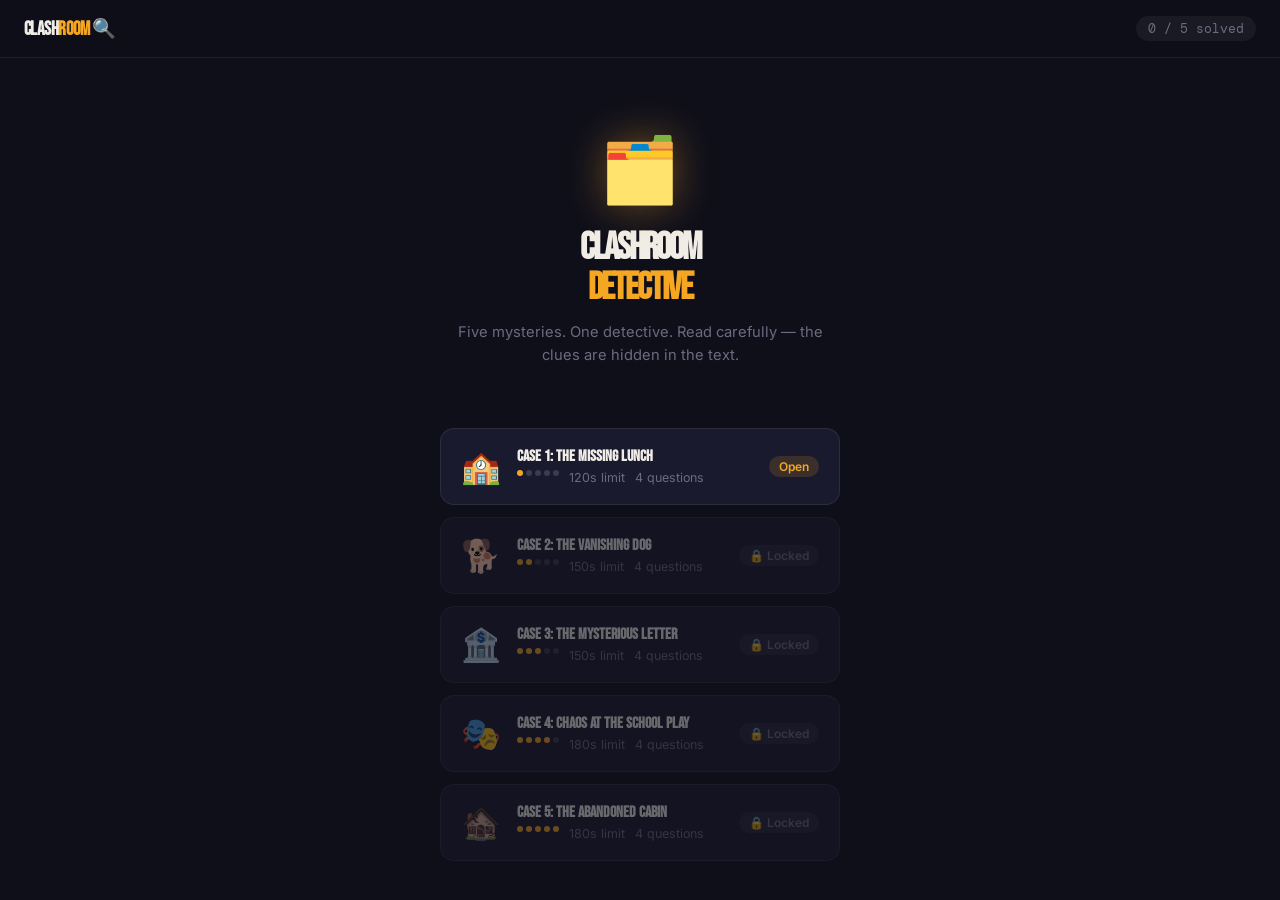
==== commit 2a90ec1e: "Phase 6: Accessibility improvements - Skip-link on every page, main landmark wrapping content - focu" ====
--- a/detective.html
+++ b/detective.html
@@ -492,15 +492,44 @@
   }
 
   .fade-up { animation: fadeUp 0.4s ease forwards; }
+
+  button:focus-visible, input:focus-visible, select:focus-visible, .clue-span:focus-visible {
+    outline: 2px solid var(--amber);
+    outline-offset: 2px;
+  }
+
+  .skip-link {
+    position: absolute; top: -40px; left: 0;
+    background: var(--amber); color: var(--ink);
+    padding: 8px 16px; z-index: 200;
+    font-size: 0.85rem; text-decoration: none;
+    border-radius: 0 0 4px 0; transition: top 0.2s;
+  }
+  .skip-link:focus { top: 0; }
+
+  @media (max-width: 480px) {
+    .board-grid { grid-template-columns: 1fr !important; }
+    .clue-card { padding: 14px; }
+    .guess-btn, .action-btn { font-size: 0.85rem; padding: 10px 16px; }
+    .suspect-card { padding: 14px; }
+    h2 { font-size: 1.3rem; }
+  }
+
+  @media (prefers-reduced-motion: reduce) {
+    .fade-up { animation: none; }
+  }
 </style>
 </head>
 <body>
 
+<a class="skip-link" href="#main-content">Skip to content</a>
+
 <header>
   <div class="logo">Clash<span>room</span> 🔍</div>
-  <div class="case-counter" id="header-progress">0 / 5 solved</div>
+  <div class="case-counter" id="header-progress" aria-live="polite">0 / 5 solved</div>
 </header>
 
+<main id="main-content">
 <!-- INTRO SCREEN -->
 <div class="screen active" id="screen-intro">
   <div class="intro-hero">
@@ -1093,5 +1122,6 @@
 renderCaseGrid();
 updateHeaderProgress();
 </script>
+</main>
 </body>
 </html>
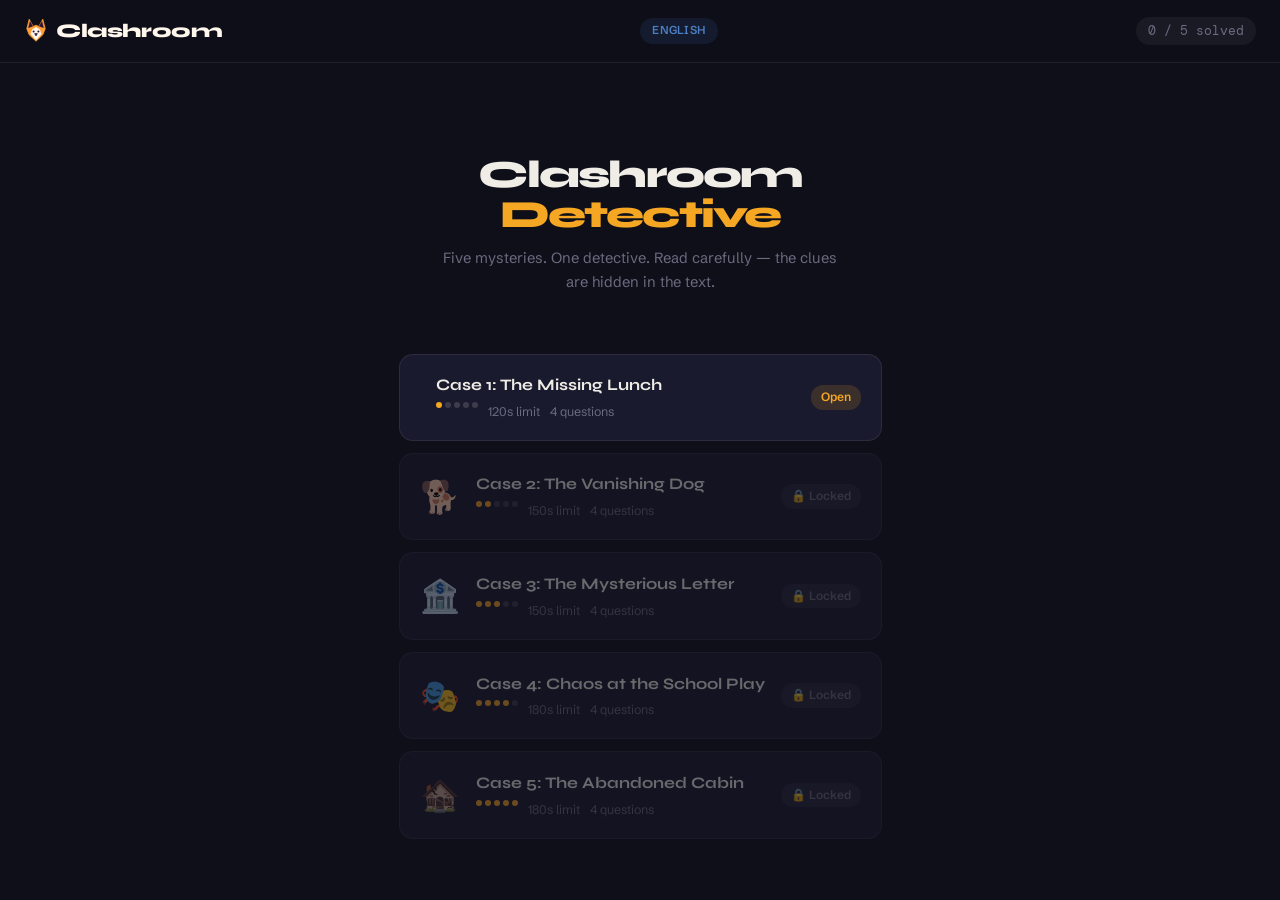
==== commit 1c59ff04: "Redesign: new brand identity, remove geografi/historie games - Add brand.css design system (apricot/" ====
--- a/detective.html
+++ b/detective.html
@@ -3,10 +3,13 @@
 <head>
 <meta charset="UTF-8">
 <meta name="viewport" content="width=device-width, initial-scale=1.0">
+<meta name="theme-color" content="#2B1338">
+<link rel="icon" href="brand-assets/clashroom-icon.svg" type="image/svg+xml">
 <title>Clashroom Detective</title>
 <script src="shared.js"></script>
+<link rel="stylesheet" href="brand.css">
 <style>
-  @import url('https://fonts.googleapis.com/css2?family=Bebas+Neue&family=Inter:wght@400;500;600&family=DM+Mono:wght@400;500&display=swap');
+
 
   :root {
     --ink: #0f0f1a;
@@ -24,7 +27,7 @@
   * { box-sizing: border-box; margin: 0; padding: 0; }
 
   body {
-    font-family: 'Inter', sans-serif;
+    font-family: 'Schibsted Grotesk', sans-serif;
     background: var(--ink);
     color: var(--paper);
     min-height: 100vh;
@@ -48,7 +51,7 @@
   }
 
   .logo {
-    font-family: 'Bebas Neue', sans-serif;
+    font-family: 'Syne', sans-serif;
     font-weight: 800;
     font-size: 1.2rem;
     letter-spacing: -0.03em;
@@ -81,7 +84,7 @@
   }
 
   h1 {
-    font-family: 'Bebas Neue', sans-serif;
+    font-family: 'Syne', sans-serif;
     font-weight: 800;
     font-size: 2.4rem;
     letter-spacing: -0.05em;
@@ -126,7 +129,7 @@
 
   .case-info { flex: 1; }
   .case-title {
-    font-family: 'Bebas Neue', sans-serif;
+    font-family: 'Syne', sans-serif;
     font-weight: 700;
     font-size: 1rem;
     margin-bottom: 4px;
@@ -181,7 +184,7 @@
   .back-btn:hover { background: rgba(255,255,255,0.1); }
 
   .case-title-big {
-    font-family: 'Bebas Neue', sans-serif;
+    font-family: 'Syne', sans-serif;
     font-weight: 800;
     font-size: 1.3rem;
     flex: 1;
@@ -371,7 +374,7 @@
     border: none;
     background: var(--amber);
     color: #0f0f1a;
-    font-family: 'Bebas Neue', sans-serif;
+    font-family: 'Syne', sans-serif;
     font-weight: 800;
     font-size: 1.05rem;
     cursor: pointer;
@@ -394,7 +397,7 @@
   .result-emoji { font-size: 3.5rem; display: block; margin-bottom: 16px; }
 
   .result-title {
-    font-family: 'Bebas Neue', sans-serif;
+    font-family: 'Syne', sans-serif;
     font-weight: 800;
     font-size: 1.8rem;
     letter-spacing: -0.04em;
@@ -418,7 +421,7 @@
 
   .breakdown-item { text-align: center; }
   .breakdown-num {
-    font-family: 'Bebas Neue', sans-serif;
+    font-family: 'Syne', sans-serif;
     font-size: 1.5rem;
     font-weight: 800;
     color: var(--paper);
@@ -445,7 +448,7 @@
     padding: 14px;
     border-radius: 12px;
     border: none;
-    font-family: 'Bebas Neue', sans-serif;
+    font-family: 'Syne', sans-serif;
     font-weight: 700;
     font-size: 0.95rem;
     cursor: pointer;
@@ -474,7 +477,7 @@
     text-align: center;
   }
   .stat-num {
-    font-family: 'Bebas Neue', sans-serif;
+    font-family: 'Syne', sans-serif;
     font-size: 1.8rem;
     font-weight: 800;
     color: var(--amber);
@@ -525,7 +528,11 @@
 <a class="skip-link" href="#main-content">Skip to content</a>
 
 <header>
-  <div class="logo">Clash<span>room</span> 🔍</div>
+  <a class="header-brand" href="index.html">
+    <svg viewBox="0 0 120 130" width="24" height="26" aria-hidden="true"><path d="M60 36 L46 42 L26 6 L14 54 L26 84 L60 116 L94 84 L106 54 L94 6 L74 42 Z" fill="#FF9E33" stroke="#FF9E33" stroke-width="4" stroke-linejoin="round"/><path d="M31 18 L23 48 L43 41 Z" fill="#2B1338" stroke="#2B1338" stroke-width="3" stroke-linejoin="round"/><path d="M89 18 L97 48 L77 41 Z" fill="#2B1338" stroke="#2B1338" stroke-width="3" stroke-linejoin="round"/><path d="M60 46 L42 58 L34 80 L60 110 L86 80 L78 58 Z" fill="#FFF6EC" stroke="#FFF6EC" stroke-width="3" stroke-linejoin="round"/><ellipse cx="48" cy="68" rx="5" ry="5" fill="#2B1338"/><ellipse cx="72" cy="68" rx="5" ry="5" fill="#2B1338"/><path d="M53 78 H67 L60 90 Z" fill="#2B1338" stroke="#2B1338" stroke-width="3" stroke-linejoin="round"/></svg>
+    <span class="header-brand-name">Clashroom</span>
+  </a>
+  <span class="chip subj-chip-english">English</span>
   <div class="case-counter" id="header-progress" aria-live="polite">0 / 5 solved</div>
 </header>
 
@@ -533,7 +540,7 @@
 <!-- INTRO SCREEN -->
 <div class="screen active" id="screen-intro">
   <div class="intro-hero">
-    <span class="case-file-icon">🗂️</span>
+    <span class="case-file-icon"></span>
     <h1>Clashroom<br><em>Detective</em></h1>
     <p class="sub">Five mysteries. One detective. Read carefully — the clues are hidden in the text.</p>
   </div>
@@ -559,7 +566,7 @@
   </div>
 
   <div class="clue-board">
-    <div class="clue-board-title">🔍 Your clues</div>
+    <div class="clue-board-title">Your clues</div>
     <div class="clue-tags" id="clue-tags">
       <span class="clue-empty">No clues collected yet...</span>
     </div>
@@ -578,7 +585,7 @@
 <!-- RESULT SCREEN -->
 <div class="screen" id="screen-result">
   <div class="result-card fade-up">
-    <span class="result-emoji" id="result-emoji">🎉</span>
+    <span class="result-emoji" id="result-emoji"></span>
     <div class="result-title" id="result-title">Case Solved!</div>
     <div class="result-score" id="result-score">850 pts</div>
     <div class="result-breakdown">
@@ -606,7 +613,7 @@
 <!-- FINAL SCREEN -->
 <div class="screen" id="screen-final">
   <div class="final-screen">
-    <span class="trophy">🏆</span>
+    <span class="trophy"></span>
     <h1>All Cases<br><em>Solved!</em></h1>
     <p class="sub">You've cracked every mystery in the file. Outstanding detective work.</p>
     <div class="stats-grid">
@@ -627,7 +634,7 @@
         <div class="stat-label">Final Rank</div>
       </div>
     </div>
-    <button class="btn btn-primary" style="width:100%" onclick="resetAll()">🔄 Play Again</button>
+    <button class="btn btn-primary" style="width:100%" onclick="resetAll()">Play Again</button>
   </div>
 </div>
 
@@ -635,7 +642,7 @@
 const CASES = [
   {
     id: 0,
-    emoji: '🏫',
+    emoji: '',
     title: 'The Missing Lunch',
     difficulty: 1,
     timeLimit: 120,
@@ -927,7 +934,7 @@
   foundClues.forEach(clue => {
     const tag = document.createElement('span');
     tag.className = 'clue-tag';
-    tag.textContent = '🔍 ' + clue;
+    tag.textContent = clue;
     container.appendChild(tag);
   });
 }
@@ -984,7 +991,7 @@
   const btn = document.getElementById('solve-btn');
   if (allAnswered) {
     btn.disabled = false;
-    btn.textContent = '🔍 Close the case!';
+    btn.textContent = 'Close the case!';
   }
 }
 
@@ -1010,10 +1017,10 @@
 
   let rank, rankClass, emoji, title;
   const pct = correct / total;
-  if (pct === 1) { rank = 'Super Sleuth 🌟'; rankClass = 'rank-super'; emoji = '🏆'; title = 'Perfect!'; }
-  else if (pct >= 0.75) { rank = 'Senior Detective'; rankClass = 'rank-senior'; emoji = '🎯'; title = 'Case Solved!'; }
-  else if (pct >= 0.5) { rank = 'Detective'; rankClass = 'rank-detective'; emoji = '🔍'; title = 'Case Closed'; }
-  else { rank = 'Rookie'; rankClass = 'rank-rookie'; emoji = '📋'; title = 'Partial Solution'; }
+  if (pct === 1) { rank = 'Super Sleuth'; rankClass = 'rank-super'; emoji = ''; title = 'Perfect!'; }
+  else if (pct >= 0.75) { rank = 'Senior Detective'; rankClass = 'rank-senior'; emoji = ''; title = 'Case Solved!'; }
+  else if (pct >= 0.5) { rank = 'Detective'; rankClass = 'rank-detective'; emoji = ''; title = 'Case Closed'; }
+  else { rank = 'Rookie'; rankClass = 'rank-rookie'; emoji = ''; title = 'Partial Solution'; }
 
   document.getElementById('result-emoji').textContent = emoji;
   document.getElementById('result-title').textContent = title;
@@ -1031,7 +1038,7 @@
     nextBtn.textContent = 'Next Case →';
     nextBtn.style.display = 'block';
   } else {
-    nextBtn.textContent = '🏆 See Final Results';
+    nextBtn.textContent = 'See Final Results';
     nextBtn.style.display = 'block';
   }
 
@@ -1094,7 +1101,7 @@
         if (oi === q.correct) btn.classList.add('correct');
       });
       const feedback = document.getElementById(`feedback-${qi}`);
-      feedback.textContent = '⏱ Time\'s up! ' + q.explanation;
+      feedback.textContent = 'Time\'s up! ' + q.explanation;
       feedback.className = 'q-feedback show wrong';
     }
   });
--- a/brand.css
+++ b/brand.css
@@ -0,0 +1,979 @@
+@import url('https://fonts.googleapis.com/css2?family=Syne:wght@700;800&family=Schibsted+Grotesk:wght@400;500;600;700&family=DM+Mono:wght@400;500&display=swap');
+
+/* ── TOKENS ────────────────────────────────────────── */
+:root {
+  --apricot: #FF9E33;
+  --apricot-deep: #F0890E;
+  --aubergine: #2B1338;
+  --aubergine-deep: #160A1D;
+  --cream: #FFF6EC;
+  --paper: #FAF7F2;
+  --ink: #1A1320;
+  --muted: #5B5066;
+  --line: #E9E2DC;
+
+  --accent: var(--apricot);
+  --accent-dim: rgba(255,158,51,0.12);
+  --accent-border: rgba(255,158,51,0.30);
+  --gold: #F5A623;
+  --green: #2a9d5c;
+  --red: #e63946;
+  --card: rgba(255,255,255,0.05);
+  --border: rgba(255,255,255,0.08);
+
+  --subj-norsk: #3d8c5c;
+  --subj-norsk-dim: rgba(61,140,92,0.12);
+  --subj-english: #4a7ec2;
+  --subj-english-dim: rgba(74,126,194,0.12);
+  --subj-matte: #4a9e96;
+  --subj-matte-dim: rgba(74,158,150,0.12);
+  --subj-geografi: #b87333;
+  --subj-geografi-dim: rgba(184,115,51,0.12);
+  --subj-historie: #a85050;
+  --subj-historie-dim: rgba(168,80,80,0.12);
+  --subj-tool: #8b6ec0;
+  --subj-tool-dim: rgba(139,110,192,0.12);
+
+  --r-sm: 12px;
+  --r-md: 16px;
+  --r-lg: 24px;
+  --shadow-sm: 0 1px 3px rgba(26,19,32,0.06);
+  --shadow-md: 0 2px 8px rgba(26,19,32,0.08), 0 4px 16px rgba(26,19,32,0.04);
+  --shadow-lg: 0 8px 24px rgba(26,19,32,0.10), 0 2px 8px rgba(26,19,32,0.05);
+}
+
+/* ── RESET + BASE ──────────────────────────────────── */
+*,*::before,*::after { box-sizing: border-box; margin: 0; padding: 0; }
+html { scroll-behavior: smooth; }
+body {
+  font-family: 'Schibsted Grotesk', system-ui, sans-serif;
+  font-size: 17px;
+  line-height: 1.55;
+  background: var(--aubergine-deep);
+  color: var(--cream);
+  min-height: 100vh;
+  -webkit-font-smoothing: antialiased;
+  display: flex;
+  flex-direction: column;
+  align-items: center;
+}
+
+/* ── HEADER ────────────────────────────────────────── */
+header {
+  width: 100%;
+  padding: 12px 24px;
+  display: flex;
+  justify-content: space-between;
+  align-items: center;
+  border-bottom: 1px solid var(--border);
+  background: rgba(22,10,29,0.92);
+  backdrop-filter: blur(12px);
+  position: sticky;
+  top: 0;
+  z-index: 100;
+}
+
+.header-brand {
+  display: flex;
+  align-items: center;
+  gap: 8px;
+  text-decoration: none;
+  color: var(--cream);
+}
+.header-brand svg { flex-shrink: 0; }
+.header-brand-name {
+  font-family: 'Syne', sans-serif;
+  font-weight: 800;
+  font-size: 1.2rem;
+  letter-spacing: -0.02em;
+}
+
+.logo {
+  display: flex;
+  align-items: center;
+  gap: 8px;
+  font-family: 'Syne', sans-serif;
+  font-weight: 800;
+  font-size: 1.2rem;
+  letter-spacing: -0.02em;
+  text-decoration: none;
+  color: var(--cream);
+}
+.logo span { color: var(--accent); }
+
+.header-right { display: flex; align-items: center; gap: 10px; }
+
+.round-info {
+  font-family: 'DM Mono', monospace;
+  font-size: 0.75rem;
+  color: var(--muted);
+  background: rgba(255,255,255,0.05);
+  padding: 4px 10px;
+  border-radius: var(--r-sm);
+}
+
+.lang-toggle {
+  display: flex;
+  align-items: center;
+  gap: 2px;
+  background: rgba(255,255,255,0.06);
+  border-radius: 8px;
+  padding: 3px;
+}
+
+.lang-btn {
+  display: flex;
+  align-items: center;
+  gap: 5px;
+  background: transparent;
+  border: none;
+  color: var(--muted);
+  padding: 6px 12px;
+  border-radius: 6px;
+  font-size: 0.8rem;
+  font-family: 'Schibsted Grotesk', sans-serif;
+  font-weight: 600;
+  cursor: pointer;
+  transition: all 0.15s;
+  white-space: nowrap;
+  min-height: 32px;
+}
+.lang-btn:hover { color: var(--cream); background: rgba(255,255,255,0.06); }
+.lang-btn.on,
+.lang-btn.active {
+  background: rgba(255,255,255,0.1);
+  color: var(--cream);
+}
+
+/* ── FOOTER ────────────────────────────────────────── */
+footer {
+  width: 100%;
+  max-width: 1120px;
+  margin: 0 auto;
+  padding: 32px 24px;
+  display: flex;
+  align-items: center;
+  justify-content: center;
+  gap: 16px;
+  flex-wrap: wrap;
+  font-size: 0.82rem;
+  color: var(--muted);
+  border-top: 1px solid var(--border);
+  text-align: center;
+}
+footer a {
+  color: var(--apricot);
+  text-decoration: none;
+  font-weight: 500;
+}
+footer a:hover { text-decoration: underline; }
+
+/* ── SCREEN SYSTEM ─────────────────────────────────── */
+.screen { display: none; width: 100%; max-width: 520px; padding: 28px 20px; }
+.screen.active {
+  display: flex;
+  flex-direction: column;
+  align-items: center;
+  gap: 18px;
+}
+
+/* ── TYPOGRAPHY ────────────────────────────────────── */
+h1 {
+  font-family: 'Syne', sans-serif;
+  font-weight: 800;
+  font-size: clamp(2rem, 5vw, 2.6rem);
+  letter-spacing: -0.02em;
+  line-height: 1.1;
+  text-align: center;
+}
+h1 em { color: var(--accent); font-style: normal; }
+
+h2 {
+  font-family: 'Syne', sans-serif;
+  font-weight: 700;
+  font-size: 1.4rem;
+  letter-spacing: -0.01em;
+  line-height: 1.2;
+}
+
+.sub {
+  color: var(--muted);
+  font-size: 0.88rem;
+  text-align: center;
+  line-height: 1.55;
+}
+
+/* ── CARD ──────────────────────────────────────────── */
+.card {
+  background: var(--card);
+  border: 1px solid var(--border);
+  border-radius: var(--r-md);
+  padding: 20px;
+  width: 100%;
+}
+
+/* ── INPUTS ────────────────────────────────────────── */
+input[type="text"],
+input[type="number"] {
+  width: 100%;
+  padding: 13px 16px;
+  border-radius: var(--r-sm);
+  border: 2px solid rgba(255,255,255,0.1);
+  background: rgba(255,255,255,0.05);
+  color: var(--cream);
+  font-size: 1rem;
+  font-family: 'Schibsted Grotesk', sans-serif;
+  outline: none;
+  transition: border-color 0.2s;
+  min-height: 44px;
+}
+input[type="text"]:focus,
+input[type="number"]:focus { border-color: var(--apricot); }
+input[type="text"]::placeholder,
+input[type="number"]::placeholder { color: var(--muted); }
+
+textarea {
+  width: 100%;
+  padding: 13px 16px;
+  border-radius: var(--r-sm);
+  border: 2px solid rgba(255,255,255,0.1);
+  background: rgba(255,255,255,0.05);
+  color: var(--cream);
+  font-size: 1rem;
+  font-family: 'Schibsted Grotesk', sans-serif;
+  outline: none;
+  transition: border-color 0.2s;
+  resize: vertical;
+}
+textarea:focus { border-color: var(--apricot); }
+textarea::placeholder { color: var(--muted); }
+
+/* ── BUTTONS ───────────────────────────────────────── */
+button {
+  width: 100%;
+  padding: 13px;
+  border-radius: var(--r-sm);
+  border: none;
+  font-family: 'Syne', sans-serif;
+  font-weight: 700;
+  font-size: 1rem;
+  letter-spacing: -0.01em;
+  cursor: pointer;
+  transition: background 0.15s, transform 0.1s;
+  min-height: 44px;
+}
+button:hover:not(:disabled) { transform: translateY(-1px); }
+button:active { transform: translateY(0); }
+button:disabled { opacity: 0.4; cursor: not-allowed; }
+
+.btn-primary {
+  background: var(--apricot);
+  color: var(--ink);
+  font-weight: 700;
+}
+.btn-primary:hover:not(:disabled) { background: var(--apricot-deep); }
+
+.btn-secondary {
+  background: transparent;
+  color: var(--cream);
+  border: 2px solid rgba(255,255,255,0.15);
+}
+.btn-secondary:hover:not(:disabled) { background: rgba(255,255,255,0.05); }
+
+.btn-green {
+  background: var(--green);
+  color: white;
+}
+.btn-green:hover:not(:disabled) { background: #249153; }
+
+/* ── CHIPS / TAGS ──────────────────────────────────── */
+.chip {
+  display: inline-flex;
+  align-items: center;
+  padding: 4px 12px;
+  border-radius: 20px;
+  font-size: 0.72rem;
+  font-weight: 600;
+  letter-spacing: 0.02em;
+  text-transform: uppercase;
+}
+
+.subj-chip-norsk    { background: var(--subj-norsk-dim);    color: var(--subj-norsk); }
+.subj-chip-english  { background: var(--subj-english-dim);  color: var(--subj-english); }
+.subj-chip-matte    { background: var(--subj-matte-dim);    color: var(--subj-matte); }
+.subj-chip-geografi { background: var(--subj-geografi-dim); color: var(--subj-geografi); }
+.subj-chip-historie { background: var(--subj-historie-dim); color: var(--subj-historie); }
+.subj-chip-tool     { background: var(--subj-tool-dim);     color: var(--subj-tool); }
+
+/* ── ROLE TOGGLE ───────────────────────────────────── */
+.role-toggle { display: flex; gap: 10px; width: 100%; }
+.role-btn {
+  flex: 1;
+  padding: 18px 16px;
+  border-radius: var(--r-md);
+  border: 2px solid rgba(255,255,255,0.1);
+  background: transparent;
+  color: var(--muted);
+  font-family: 'Schibsted Grotesk', sans-serif;
+  font-weight: 600;
+  font-size: 0.95rem;
+  cursor: pointer;
+  transition: all 0.2s;
+  text-transform: none;
+  letter-spacing: 0;
+  min-height: 44px;
+  display: flex;
+  align-items: center;
+  justify-content: center;
+  gap: 10px;
+}
+.role-btn.active {
+  border-color: var(--apricot);
+  background: var(--accent-dim);
+  color: var(--cream);
+}
+
+/* ── PLAYER LIST / LOBBY ───────────────────────────── */
+.player-list {
+  display: flex;
+  flex-direction: column;
+  gap: 6px;
+  width: 100%;
+  max-height: 280px;
+  overflow-y: auto;
+}
+.player-item {
+  display: flex;
+  align-items: center;
+  gap: 10px;
+  padding: 10px 14px;
+  background: rgba(255,255,255,0.04);
+  border-radius: var(--r-sm);
+  border: 1px solid var(--border);
+  animation: slideIn 0.25s ease;
+}
+.p-name { font-weight: 600; font-size: 0.88rem; flex: 1; }
+.p-pts { font-family: 'DM Mono', monospace; font-size: 0.8rem; color: var(--gold); }
+
+.dots { display: flex; gap: 5px; justify-content: center; padding: 10px 0; }
+.dot {
+  width: 8px; height: 8px; border-radius: 50%;
+  background: var(--muted);
+  animation: pulse 1.4s ease infinite;
+}
+.dot:nth-child(2) { animation-delay: 0.2s; }
+.dot:nth-child(3) { animation-delay: 0.4s; }
+
+/* ── ROOM CODE ─────────────────────────────────────── */
+.room-code-box {
+  width: 100%;
+  background: var(--card);
+  border: 2px dashed var(--accent-border);
+  border-radius: var(--r-md);
+  padding: 20px;
+  text-align: center;
+}
+.room-code-box .label {
+  font-size: 0.65rem;
+  text-transform: uppercase;
+  letter-spacing: 0.15em;
+  color: var(--muted);
+  margin-bottom: 6px;
+}
+.room-code-box .code {
+  font-family: 'DM Mono', monospace;
+  font-size: 2.8rem;
+  font-weight: 700;
+  letter-spacing: 0.2em;
+  color: var(--apricot);
+}
+.room-code-box .hint {
+  font-size: 0.72rem;
+  color: var(--muted);
+  margin-top: 6px;
+}
+
+/* ── COUNTDOWN ─────────────────────────────────────── */
+.countdown-big {
+  font-family: 'Syne', sans-serif;
+  font-weight: 800;
+  font-size: 8rem;
+  color: var(--apricot);
+  text-align: center;
+  animation: popIn 0.3s ease;
+  line-height: 1;
+}
+
+/* ── TIMER RING ────────────────────────────────────── */
+.timer-wrap { position: absolute; top: 14px; right: 14px; }
+.timer-wrap svg { width: 44px; height: 44px; transform: rotate(-90deg); }
+.ring-track { fill: none; stroke: rgba(255,255,255,0.08); stroke-width: 4; }
+.ring-prog {
+  fill: none; stroke: var(--apricot); stroke-width: 4; stroke-linecap: round;
+  stroke-dasharray: 113; stroke-dashoffset: 0;
+  transition: stroke-dashoffset 1s linear, stroke 0.3s;
+}
+.ring-num {
+  position: absolute; top: 50%; left: 50%;
+  transform: translate(-50%,-50%);
+  font-family: 'DM Mono', monospace;
+  font-weight: 500;
+  font-size: 0.85rem;
+}
+
+/* ── QUESTION STAGE ────────────────────────────────── */
+.q-stage {
+  width: 100%;
+  background: var(--card);
+  border: 1px solid var(--border);
+  border-radius: var(--r-md);
+  padding: 28px 20px 22px;
+  text-align: center;
+  position: relative;
+}
+.q-eyebrow {
+  font-size: 0.7rem;
+  text-transform: uppercase;
+  letter-spacing: 0.12em;
+  color: var(--muted);
+  margin-bottom: 10px;
+}
+.cat-tag {
+  display: inline-block;
+  background: var(--accent-dim);
+  border: 1px solid var(--accent-border);
+  color: var(--accent);
+  font-size: 0.7rem;
+  font-weight: 700;
+  text-transform: uppercase;
+  letter-spacing: 0.08em;
+  padding: 4px 12px;
+  border-radius: 20px;
+  margin-bottom: 14px;
+}
+.q-text {
+  font-family: 'Schibsted Grotesk', sans-serif;
+  font-size: 1.2rem;
+  font-weight: 700;
+  letter-spacing: -0.01em;
+  color: var(--cream);
+  line-height: 1.4;
+}
+.q-hint { font-size: 0.8rem; color: var(--muted); margin-top: 8px; }
+.blank {
+  display: inline-block;
+  min-width: 64px;
+  border-bottom: 2px solid var(--accent);
+  color: var(--accent);
+  padding: 0 4px;
+}
+
+/* ── OPTIONS GRID ──────────────────────────────────── */
+.opts-grid { display: grid; grid-template-columns: 1fr 1fr; gap: 10px; width: 100%; }
+.opt-btn {
+  padding: 14px 12px;
+  border-radius: var(--r-sm);
+  border: 2px solid rgba(255,255,255,0.1);
+  background: rgba(255,255,255,0.04);
+  color: var(--cream);
+  font-family: 'Schibsted Grotesk', sans-serif;
+  font-weight: 700;
+  font-size: 1rem;
+  cursor: pointer;
+  transition: all 0.15s;
+  display: flex;
+  align-items: center;
+  gap: 8px;
+  width: 100%;
+  text-transform: none;
+  letter-spacing: 0;
+  min-height: 44px;
+}
+.opt-btn:hover:not(:disabled) {
+  border-color: var(--apricot);
+  background: var(--accent-dim);
+  transform: translateY(-2px);
+}
+.opt-btn:active { transform: translateY(0); }
+.opt-btn:disabled { cursor: not-allowed; }
+.opt-btn.correct { background: rgba(42,157,92,0.18) !important; border-color: var(--green) !important; color: #5de097; }
+.opt-btn.wrong   { background: rgba(230,57,70,0.14) !important; border-color: var(--red) !important;   color: #ff8a93; }
+.opt-btn.reveal  { background: rgba(42,157,92,0.10) !important; border-color: rgba(42,157,92,0.4) !important; color: #5de097; }
+.opt-key {
+  font-family: 'DM Mono', monospace;
+  font-size: 0.7rem;
+  color: var(--muted);
+  background: rgba(255,255,255,0.07);
+  padding: 2px 7px;
+  border-radius: 6px;
+  flex-shrink: 0;
+}
+
+/* ── ANSWER INPUT ──────────────────────────────────── */
+.answer-wrap { width: 100%; position: relative; }
+.answer-input {
+  width: 100%;
+  padding: 15px 72px 15px 18px;
+  border-radius: var(--r-sm);
+  border: 2px solid rgba(255,255,255,0.1);
+  background: rgba(255,255,255,0.05);
+  color: var(--cream);
+  font-size: 1.15rem;
+  font-family: 'Schibsted Grotesk', sans-serif;
+  font-weight: 700;
+  outline: none;
+  transition: border-color 0.2s;
+  min-height: 44px;
+}
+.answer-input:focus { border-color: var(--apricot); }
+.send-btn {
+  position: absolute;
+  right: 8px;
+  top: 50%;
+  transform: translateY(-50%);
+  width: auto;
+  padding: 8px 16px;
+  font-size: 0.85rem;
+  border-radius: var(--r-sm);
+  background: var(--apricot);
+  color: var(--ink);
+  min-height: 36px;
+}
+.send-btn:hover { background: var(--apricot-deep); transform: translateY(-50%); }
+
+/* ── WORD STAGE ────────────────────────────────────── */
+.word-stage {
+  width: 100%;
+  background: var(--card);
+  border: 1px solid var(--border);
+  border-radius: var(--r-md);
+  padding: 36px 28px;
+  text-align: center;
+  position: relative;
+}
+.word-eyebrow {
+  font-size: 0.7rem;
+  text-transform: uppercase;
+  letter-spacing: 0.12em;
+  color: var(--muted);
+  margin-bottom: 12px;
+}
+.word-display {
+  font-family: 'Syne', sans-serif;
+  font-weight: 800;
+  font-size: clamp(2rem, 6vw, 2.8rem);
+  letter-spacing: -0.02em;
+  color: var(--cream);
+  line-height: 1.1;
+  margin-bottom: 8px;
+}
+.word-hint { font-size: 0.8rem; color: var(--muted); }
+
+/* ── FEEDBACK / FLASH ──────────────────────────────── */
+.feedback-banner {
+  width: 100%;
+  padding: 14px 20px;
+  border-radius: var(--r-sm);
+  text-align: center;
+  font-weight: 700;
+  font-size: 1rem;
+  display: none;
+}
+.feedback-banner.show { display: block; }
+.feedback-banner.correct { background: rgba(42,157,92,0.14); border: 1px solid var(--green); color: #5de097; }
+.feedback-banner.wrong   { background: rgba(230,57,70,0.14); border: 1px solid var(--red);   color: #ff8a93; }
+.feedback-banner.sent    { background: rgba(74,126,194,0.14); border: 1px solid var(--subj-english); color: #7db5f0; }
+
+.flash {
+  width: 100%;
+  padding: 14px;
+  border-radius: var(--r-sm);
+  text-align: center;
+  font-family: 'Syne', sans-serif;
+  font-weight: 700;
+  font-size: 1rem;
+  display: none;
+  animation: flashIn 0.3s ease;
+}
+.flash.show { display: block; }
+.flash.win     { background: rgba(42,157,92,0.14);  border: 1px solid var(--green); color: #5de097; }
+.flash.lose    { background: rgba(230,57,70,0.14);  border: 1px solid var(--red);   color: #ff8a93; }
+.flash.neutral { background: rgba(245,166,35,0.12); border: 1px solid var(--gold);  color: var(--gold); }
+
+/* ── SCOREBOARD ────────────────────────────────────── */
+.live-board { width: 100%; display: flex; flex-direction: column; gap: 5px; }
+.board-lbl {
+  font-family: 'DM Mono', monospace;
+  font-size: 0.65rem;
+  text-transform: uppercase;
+  letter-spacing: 0.12em;
+  color: var(--muted);
+  margin-bottom: 3px;
+}
+.board-row {
+  display: flex;
+  align-items: center;
+  gap: 9px;
+  padding: 9px 12px;
+  background: rgba(255,255,255,0.04);
+  border: 1px solid var(--border);
+  border-radius: var(--r-sm);
+  transition: all 0.3s;
+}
+.board-row.leader { background: rgba(255,158,51,0.10); border-color: rgba(255,158,51,0.25); }
+.board-row.me { border-color: var(--accent-border); }
+.b-rank {
+  font-family: 'DM Mono', monospace;
+  font-weight: 500;
+  font-size: 0.85rem;
+  width: 20px;
+  text-align: center;
+  color: var(--muted);
+}
+.b-rank.gold { color: var(--gold); }
+.b-name { font-weight: 600; font-size: 0.85rem; flex: 1; }
+.b-pts { font-family: 'DM Mono', monospace; font-size: 0.87rem; color: var(--gold); }
+.b-chg { font-size: 0.72rem; font-weight: 700; min-width: 34px; text-align: right; }
+.b-chg.up { color: var(--green); }
+.b-chg.down { color: var(--red); }
+
+.round-tag {
+  background: var(--accent);
+  color: var(--ink);
+  padding: 4px 12px;
+  border-radius: 20px;
+  font-size: 0.73rem;
+  font-weight: 700;
+  letter-spacing: 0.02em;
+}
+
+/* ── PODIUM ────────────────────────────────────────── */
+.podium {
+  display: flex;
+  align-items: flex-end;
+  justify-content: center;
+  gap: 8px;
+  width: 100%;
+  height: 110px;
+}
+.pod {
+  flex: 1;
+  border-radius: var(--r-md) var(--r-md) 0 0;
+  display: flex;
+  flex-direction: column;
+  align-items: center;
+  justify-content: flex-start;
+  padding-top: 12px;
+  font-size: 0.75rem;
+  font-weight: 700;
+  gap: 4px;
+}
+.pod-emoji { font-size: 1.2rem; }
+.pod1 { background: rgba(255,158,51,0.14); height: 100%; border: 1px solid rgba(255,158,51,0.28); }
+.pod2 { background: rgba(255,255,255,0.06); height: 72%; border: 1px solid rgba(255,255,255,0.10); }
+.pod3 { background: rgba(255,255,255,0.03); height: 52%; border: 1px solid rgba(255,255,255,0.06); }
+
+/* ── MISC ──────────────────────────────────────────── */
+.info-row {
+  display: flex;
+  justify-content: space-between;
+  font-size: 0.8rem;
+  color: var(--muted);
+  width: 100%;
+}
+
+.streak-badge {
+  background: rgba(255,158,51,0.14);
+  color: var(--apricot);
+  padding: 3px 10px;
+  border-radius: 20px;
+  font-size: 0.75rem;
+  font-weight: 700;
+}
+
+.stolen-tag {
+  display: inline-flex;
+  align-items: center;
+  gap: 4px;
+  background: rgba(230,57,70,0.12);
+  border: 1px solid rgba(230,57,70,0.22);
+  color: #ff8a93;
+  padding: 3px 10px;
+  border-radius: 20px;
+  font-size: 0.72rem;
+  font-weight: 700;
+}
+
+.home-link {
+  margin-top: 8px;
+  color: var(--muted);
+  font-size: 0.82rem;
+  text-decoration: none;
+}
+.home-link:hover { color: var(--cream); }
+
+.answered-tag {
+  font-family: 'DM Mono', monospace;
+  font-size: 0.83rem;
+  color: var(--muted);
+}
+
+/* ── PASTE-PATTERN GAMES (flaggquiz, tidslinjen) ──── */
+.start-btn {
+  margin-top: 20px;
+  background: var(--accent);
+  color: white;
+  border: none;
+  padding: 14px 32px;
+  border-radius: var(--r-sm);
+  font-family: var(--f-head, 'Syne', sans-serif);
+  font-weight: 700;
+  font-size: 0.95rem;
+  cursor: pointer;
+  transition: background 0.15s;
+  width: 100%;
+}
+.start-btn:hover:not(:disabled) { background: var(--apricot-deep); filter: brightness(1.1); }
+.start-btn:disabled { opacity: 0.4; cursor: not-allowed; }
+
+.play-again {
+  margin-top: 8px;
+  background: var(--accent);
+  color: white;
+  border: none;
+  padding: 14px 32px;
+  border-radius: var(--r-sm);
+  font-family: var(--f-head, 'Syne', sans-serif);
+  font-weight: 700;
+  font-size: 0.95rem;
+  cursor: pointer;
+  width: 100%;
+}
+.play-again:hover { filter: brightness(1.1); }
+
+.card-label {
+  font-size: 0.7rem;
+  text-transform: uppercase;
+  letter-spacing: 0.1em;
+  color: var(--muted);
+  margin-bottom: 10px;
+  font-weight: 600;
+}
+
+.top-bar {
+  display: flex;
+  justify-content: space-between;
+  align-items: center;
+  width: 100%;
+  margin-bottom: 20px;
+}
+.round-label { font-size: 0.75rem; color: var(--muted); font-weight: 600; }
+
+.timer-ring { position: relative; width: 48px; height: 48px; }
+.timer-ring svg { transform: rotate(-90deg); }
+.timer-ring circle { fill: none; stroke-width: 3; }
+.timer-bg { stroke: var(--line); }
+.timer-fg { stroke: var(--accent); stroke-dasharray: 113; stroke-dashoffset: 0; transition: stroke-dashoffset 0.3s linear; }
+.timer-num { position: absolute; inset: 0; display: flex; align-items: center; justify-content: center; font-weight: 700; font-size: 0.95rem; }
+
+.opts { display: grid; grid-template-columns: 1fr 1fr; gap: 10px; width: 100%; margin-bottom: 16px; }
+.opt {
+  background: rgba(255,255,255,0.04);
+  border: 1.5px solid var(--line);
+  border-radius: var(--r-sm);
+  padding: 14px 16px;
+  color: var(--cream);
+  font-family: var(--f-body, 'Schibsted Grotesk', sans-serif);
+  font-size: 0.9rem;
+  font-weight: 600;
+  cursor: pointer;
+  transition: all 0.15s;
+  text-align: center;
+}
+.opt:hover:not(.locked) { border-color: var(--accent); background: var(--accent-dim); }
+.opt.correct { background: rgba(42,157,92,0.15); border-color: var(--green); color: #5de097; }
+.opt.wrong { background: rgba(230,57,70,0.1); border-color: var(--red); color: #ff8a93; }
+.opt.locked { cursor: default; opacity: 0.6; }
+.opt.show-correct { border-color: var(--green); opacity: 1; }
+
+.scores { width: 100%; margin-top: 8px; }
+.score-row { display: flex; justify-content: space-between; align-items: center; padding: 6px 0; border-bottom: 1px solid var(--line); font-size: 0.82rem; }
+.score-row:last-child { border: none; }
+.score-name { font-weight: 600; }
+.score-pts { font-weight: 700; color: var(--accent); }
+.steal-tag { font-size: 0.65rem; background: var(--accent); color: #fff; padding: 2px 7px; border-radius: 6px; margin-left: 6px; font-weight: 700; }
+
+.join-error {
+  color: #ff6b6b;
+  font-size: 0.8rem;
+  text-align: center;
+  display: none;
+}
+.join-error.show { display: block; }
+
+/* ── FOX EXPRESSIONS ───────────────────────────────── */
+.fox-blink .fox-eye-l,
+.fox-blink .fox-eye-r {
+  animation: foxBlink 4s ease infinite;
+  transform-origin: center;
+}
+.fox-blink .fox-eye-r { animation-delay: 0.1s; }
+
+@keyframes foxBlink {
+  0%,93%,100% { ry: 4.2; }
+  96% { ry: 0.8; }
+}
+
+/* ── ANIMATIONS ────────────────────────────────────── */
+@keyframes slideIn {
+  from { opacity: 0; transform: translateX(-8px); }
+  to { opacity: 1; transform: translateX(0); }
+}
+@keyframes pulse {
+  0%,60%,100% { opacity: 0.3; transform: scale(1); }
+  30% { opacity: 1; transform: scale(1.3); }
+}
+@keyframes popIn {
+  from { transform: scale(1.4); opacity: 0; }
+  to { transform: scale(1); opacity: 1; }
+}
+@keyframes flashIn {
+  from { transform: scale(0.95); opacity: 0; }
+  to { transform: scale(1); opacity: 1; }
+}
+@keyframes floatUp {
+  0% { opacity: 1; transform: translateX(-50%) translateY(0); }
+  100% { opacity: 0; transform: translateX(-50%) translateY(-40px); }
+}
+@keyframes confettiFall {
+  0% { opacity: 1; transform: translateY(0) rotate(0deg); }
+  100% { opacity: 0; transform: translateY(180px) rotate(360deg); }
+}
+@keyframes fadeUp {
+  from { opacity: 0; transform: translateY(16px); }
+  to { opacity: 1; transform: translateY(0); }
+}
+
+.shake { animation: shake 0.4s ease; }
+@keyframes shake {
+  0%,100% { transform: translateX(0); }
+  20% { transform: translateX(-8px); }
+  40% { transform: translateX(7px); }
+  60% { transform: translateX(-5px); }
+  80% { transform: translateX(3px); }
+}
+
+.scale-pop { animation: scalePop 0.3s ease; }
+@keyframes scalePop {
+  0% { transform: scale(1); }
+  50% { transform: scale(1.12); }
+  100% { transform: scale(1); }
+}
+
+.score-pop {
+  position: absolute;
+  top: -10px;
+  left: 50%;
+  transform: translateX(-50%);
+  font-family: 'Syne', sans-serif;
+  font-weight: 800;
+  font-size: 1.5rem;
+  color: var(--green);
+  pointer-events: none;
+  animation: floatUp 0.8s ease forwards;
+  z-index: 10;
+}
+.score-pop.neg { color: var(--red); }
+
+.confetti-particle {
+  position: absolute;
+  top: 0;
+  width: 8px;
+  height: 8px;
+  border-radius: 2px;
+  pointer-events: none;
+  animation: confettiFall 2s ease forwards;
+  z-index: 10;
+}
+
+/* Scroll reveal */
+.sr { opacity: 0; transform: translateY(16px); transition: opacity 0.5s ease, transform 0.5s ease; }
+.sr.v { opacity: 1; transform: translateY(0); }
+
+/* ── ACCESSIBILITY ─────────────────────────────────── */
+.skip-link {
+  position: absolute;
+  top: -50px;
+  left: 0;
+  background: var(--apricot);
+  color: var(--ink);
+  padding: 10px 18px;
+  z-index: 200;
+  font-size: 0.85rem;
+  font-weight: 700;
+  text-decoration: none;
+  border-radius: 0 0 var(--r-sm) 0;
+  transition: top 0.2s;
+}
+.skip-link:focus { top: 0; }
+
+button:focus-visible,
+.opt-btn:focus-visible,
+.role-btn:focus-visible,
+.lang-btn:focus-visible,
+input:focus-visible,
+textarea:focus-visible,
+a:focus-visible,
+select:focus-visible {
+  outline: 3px solid var(--apricot);
+  outline-offset: 2px;
+}
+
+@media (prefers-reduced-motion: reduce) {
+  *,*::before,*::after {
+    animation-duration: 0.01ms !important;
+    animation-iteration-count: 1 !important;
+    transition-duration: 0.01ms !important;
+    scroll-behavior: auto !important;
+  }
+  .score-pop { display: none; }
+}
+
+/* ── RESPONSIVE ────────────────────────────────────── */
+@media (max-width: 500px) {
+  .opts-grid { grid-template-columns: 1fr; }
+  .q-text { font-size: 1.05rem; }
+  .countdown-big { font-size: 5rem; }
+  header { padding: 10px 16px; }
+}
+
+/* ── THEME: LIGHT ──────────────────────────────────── */
+body.theme-light {
+  background: var(--paper);
+  color: var(--ink);
+  display: block;
+}
+body.theme-light header {
+  background: rgba(250,247,242,0.92);
+  border-bottom-color: var(--line);
+}
+body.theme-light .header-brand { color: var(--ink); }
+body.theme-light .logo { color: var(--ink); }
+body.theme-light .lang-toggle { background: rgba(26,19,32,0.05); }
+body.theme-light .lang-btn { color: var(--muted); }
+body.theme-light .lang-btn:hover { color: var(--ink); }
+body.theme-light .lang-btn.on {
+  background: #fff;
+  color: var(--ink);
+  box-shadow: var(--shadow-sm);
+}
+body.theme-light footer {
+  border-top-color: var(--line);
+  color: var(--muted);
+}
+
+/* ── PRINT ─────────────────────────────────────────── */
+@media print {
+  header, footer, .skip-link, .lang-toggle, .lang-btn { display: none !important; }
+  body { background: #fff; color: #000; }
+}
